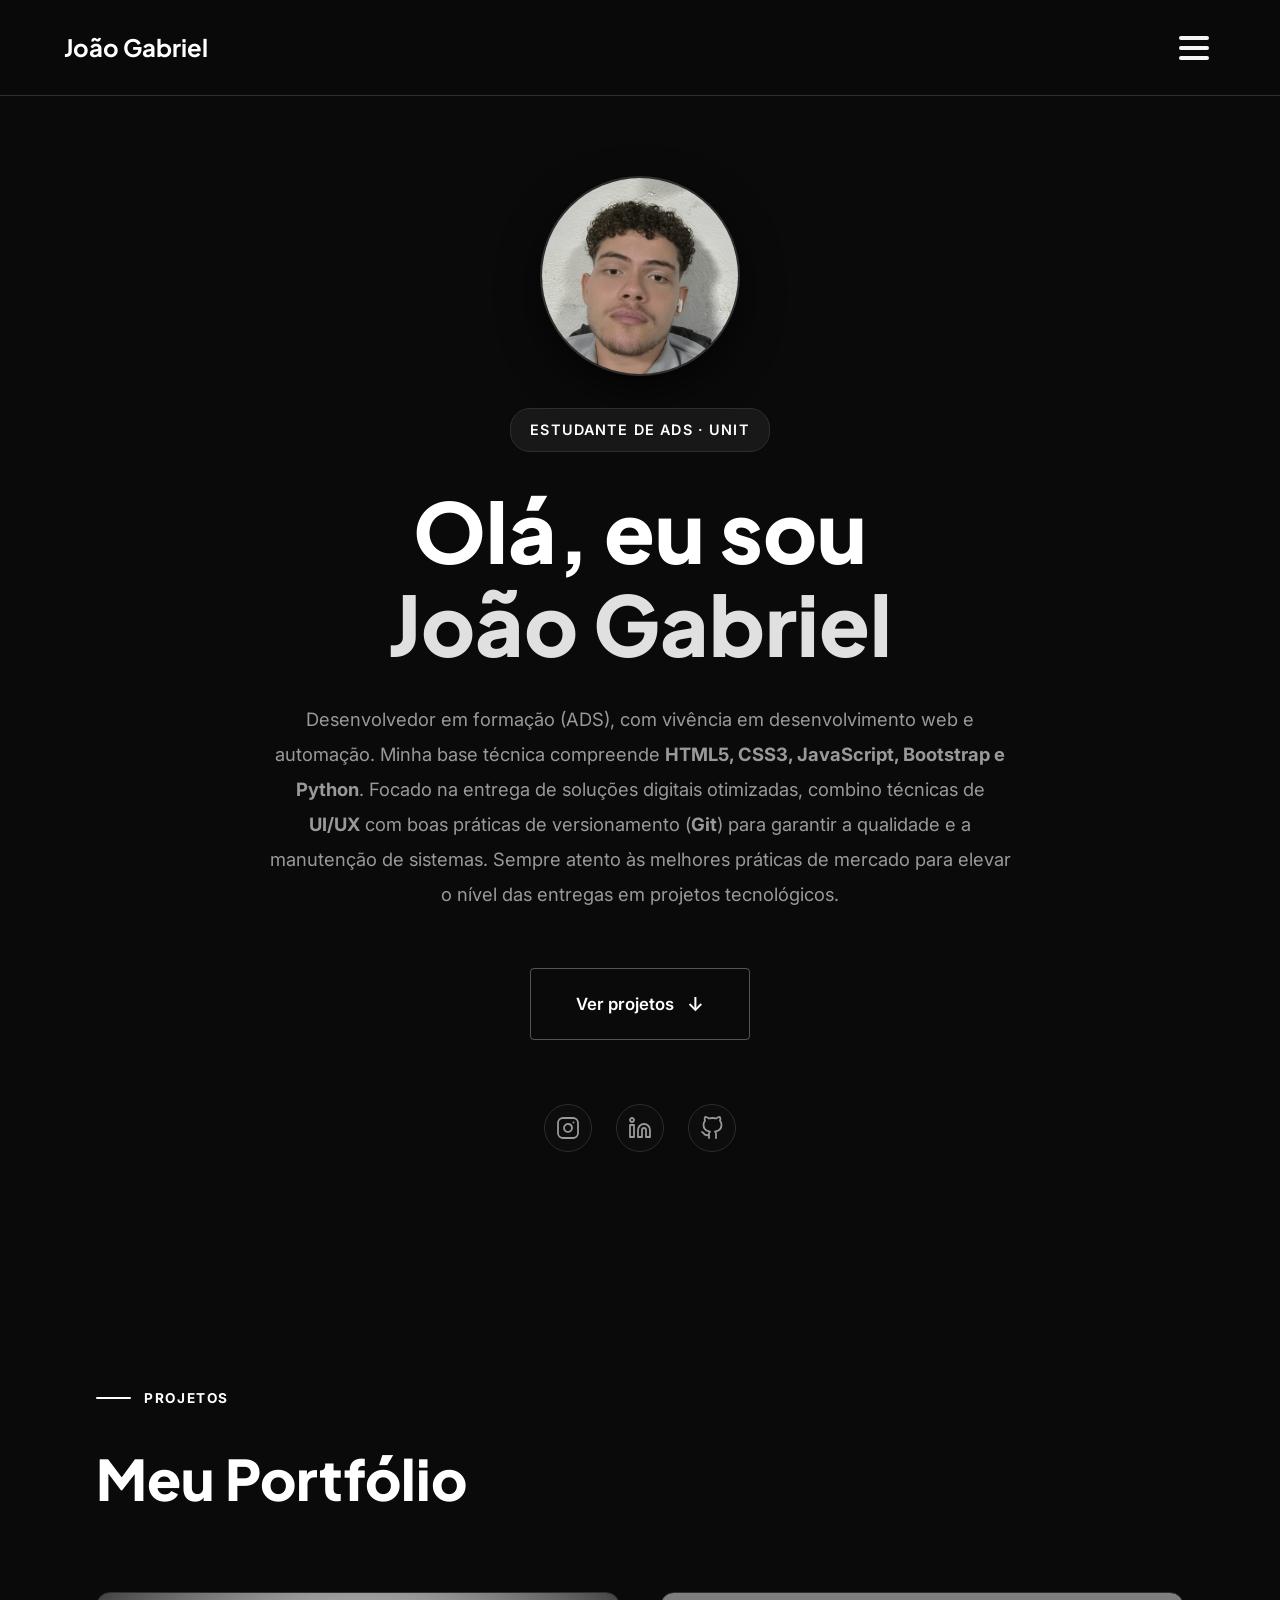
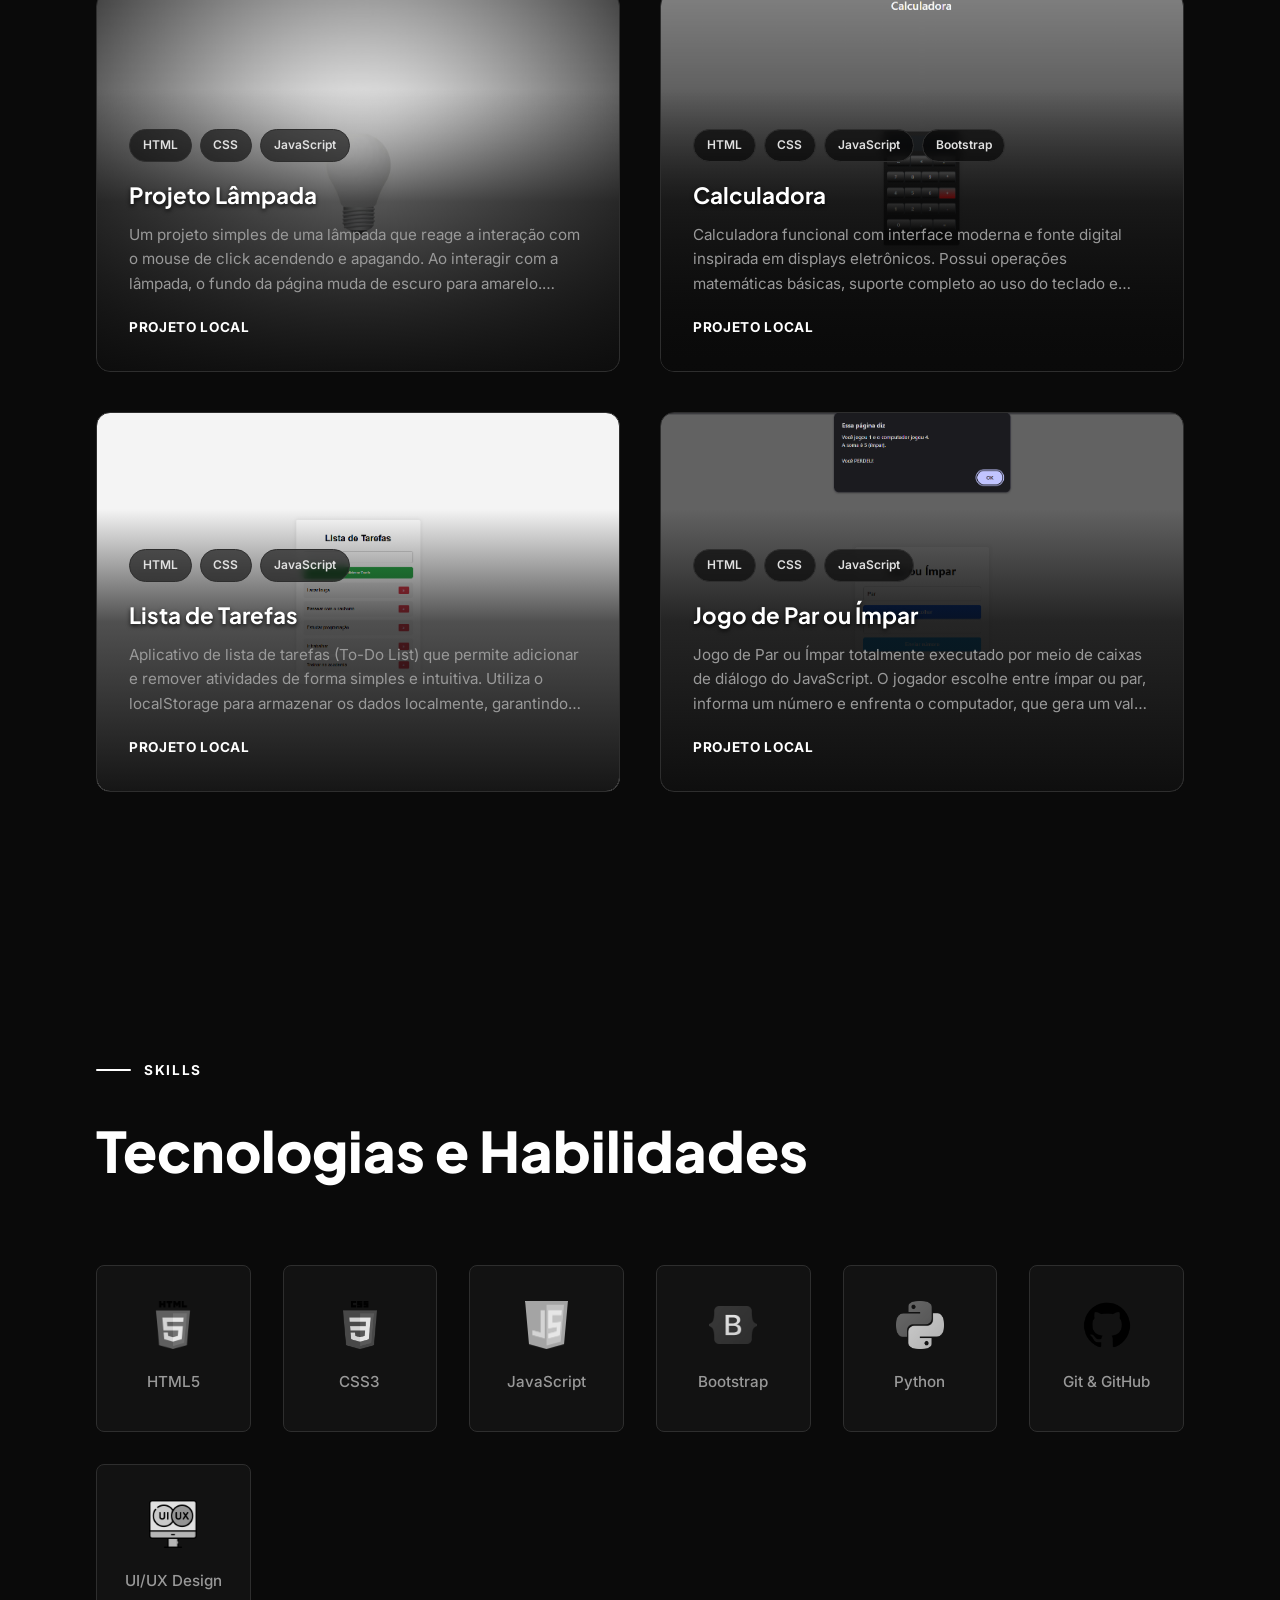
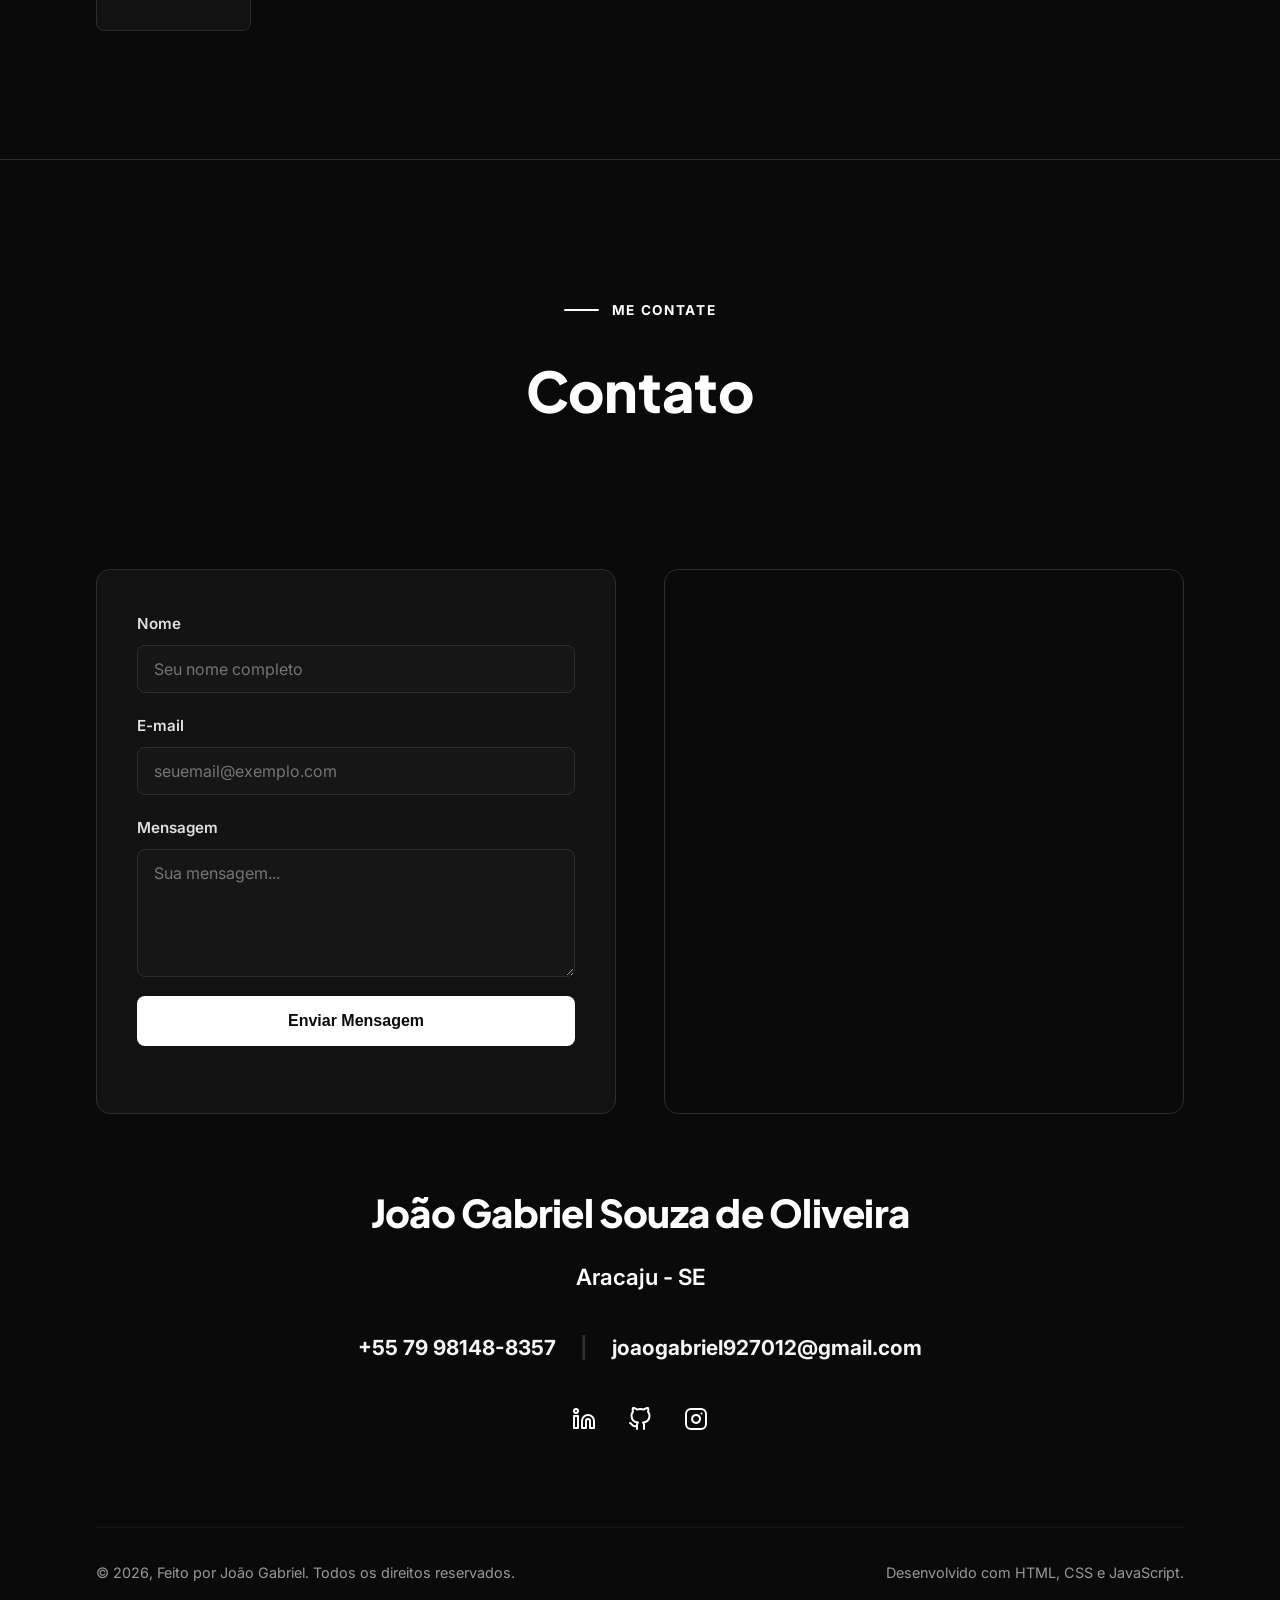
==== index.html @ 35b5ab10 "commit projeto" ====
<!DOCTYPE html>
<html lang="pt-BR">
<head>
  <meta charset="UTF-8">
  <meta name="viewport" content="width=device-width, initial-scale=1.0">
  <title>João Gabriel - Portfólio</title>
  <link rel="preconnect" href="https://fonts.googleapis.com">
  <link rel="preconnect" href="https://fonts.gstatic.com" crossorigin>
  <link href="https://fonts.googleapis.com/css2?family=Plus+Jakarta+Sans:wght@400;500;600;700;800&family=Inter:wght@400;500;600;700&display=swap" rel="stylesheet">
  <link rel="stylesheet" href="styles.css">
</head>
<body>

  <nav>
    <span class="nav-logo">João Gabriel</span>
    <button class="menu-btn" id="menuBtn" aria-label="Abrir menu">
      <svg width="30" height="24" viewBox="0 0 30 24" fill="none" xmlns="http://www.w3.org/2000/svg">
        <rect y="0" width="30" height="4" rx="2" fill="currentColor"/>
        <rect y="10" width="30" height="4" rx="2" fill="currentColor"/>
        <rect y="20" width="30" height="4" rx="2" fill="currentColor"/>
      </svg>
    </button>
  </nav>

  <aside class="sidebar" id="sidebar">
    <div class="sidebar-header">
      <span class="sidebar-logo">JG</span>
      <button class="sidebar-close" id="closeBtn" aria-label="Fechar menu">✕</button>
    </div>
    <nav class="sidebar-nav">
      <ul>
        <li><a href="#sobre" class="sidebar-link active">Sobre</a></li>
        <li><a href="#portfolio" class="sidebar-link">Portfólio</a></li>
        <li><a href="#skills" class="sidebar-link">Skills</a></li>
        <li><a href="#contato" class="sidebar-link">Contato</a></li>
      </ul>
    </nav>
  </aside>

  <section id="sobre">
    <div class="hero-content">
      <div class="hero-avatar">
        <img src="images/joaogabriel.jpeg" alt="João Gabriel">
      </div>

      <span class="hero-tag">Estudante de ADS · UNIT</span>
      <h1>Olá, eu sou<br><span class="name">João Gabriel</span></h1>
      <p class="hero-desc">
        Desenvolvedor em formação (ADS), com vivência em desenvolvimento web e automação. 
        Minha base técnica compreende <strong>HTML5, CSS3, JavaScript, Bootstrap e Python</strong>. 
        Focado na entrega de soluções digitais otimizadas, combino técnicas de <strong>UI/UX</strong> 
        com boas práticas de versionamento (<strong>Git</strong>) para garantir a qualidade 
        e a manutenção de sistemas. Sempre atento às melhores práticas de mercado para elevar 
        o nível das entregas em projetos tecnológicos.
      </p>
      <div class="hero-actions">
        <a href="#portfolio" class="primary-btn">Ver projetos <span>↓</span></a>
      </div>

      <div class="hero-socials">
        <a href="https://instagram.com/joaogabrielso_" class="social-icon" target="_blank" aria-label="Instagram">
          <svg xmlns="http://www.w3.org/2000/svg" width="24" height="24" viewBox="0 0 24 24" fill="none" stroke="currentColor" stroke-width="1.8" stroke-linecap="round" stroke-linejoin="round">
            <rect x="2" y="2" width="20" height="20" rx="5" ry="5"/><path d="M16 11.37A4 4 0 1 1 12.63 8 4 4 0 0 1 16 11.37z"/><line x1="17.5" y1="6.5" x2="17.51" y2="6.5"/>
          </svg>
        </a>
        <a href="https://www.linkedin.com/in/joão-gabriel-souza-de-oliveira-032487228/" class="social-icon" target="_blank" aria-label="LinkedIn">
          <svg xmlns="http://www.w3.org/2000/svg" width="24" height="24" viewBox="0 0 24 24" fill="none" stroke="currentColor" stroke-width="1.8" stroke-linecap="round" stroke-linejoin="round">
            <path d="M16 8a6 6 0 0 1 6 6v7h-4v-7a2 2 0 0 0-2-2 2 2 0 0 0-2 2v7h-4v-7a6 6 0 0 1 6-6z"/><rect x="2" y="9" width="4" height="12"/><circle cx="4" cy="4" r="2"/>
          </svg>
        </a>
        <a href="https://github.com/Kastiewl" class="social-icon" target="_blank" aria-label="GitHub">
          <svg xmlns="http://www.w3.org/2000/svg" width="24" height="24" viewBox="0 0 24 24" fill="none" stroke="currentColor" stroke-width="1.8" stroke-linecap="round" stroke-linejoin="round">
            <path d="M9 19c-5 1.5-5-2.5-7-3m14 6v-3.87a3.37 3.37 0 0 0-.94-2.61c3.14-.35 6.44-1.54 6.44-7A5.44 5.44 0 0 0 20 4.77 5.07 5.07 0 0 0 19.91 1S18.73.65 16 2.48a13.38 13.38 0 0 0-7 0C6.27.65 5.09 1 5.09 1A5.07 5.07 0 0 0 5 4.77a5.44 5.44 0 0 0-1.5 3.78c0 5.42 3.3 6.61 6.44 7A3.37 3.37 0 0 0 9 18.13V22"/>
          </svg>
        </a>
      </div>
    </div>
  </section>

  <section id="portfolio" class="fade-section">
    <p class="section-label">Projetos</p>
    <h2 class="section-title">Meu Portfólio</h2>
    <div class="portfolio-grid">

      <div class="project-card project-lampada">
        <div class="project-overlay-content">
          <div class="project-tags">
            <span class="tag">HTML</span>
            <span class="tag">CSS</span>
            <span class="tag">JavaScript</span>
          </div>
          <h3 class="project-title">Projeto Lâmpada</h3>
          <p class="project-desc">Um projeto simples de uma lâmpada que reage a interação com o mouse de click acendendo e apagando. Ao interagir com a lâmpada, o fundo da página muda de escuro para amarelo. Exploração de manipulação com eventos DOM, manipulação de atributos e troca dinâmica de imagens utilizando o JavaScript.</p>
          <a href="#" class="project-link">Projeto local</a>
        </div>
      </div>

      <div class="project-card project-calculadora">
        <div class="project-overlay-content">
          <div class="project-tags">
            <span class="tag">HTML</span>
            <span class="tag">CSS</span>
            <span class="tag">JavaScript</span>
            <span class="tag">Bootstrap</span>
          </div>
          <h3 class="project-title">Calculadora</h3>
          <p class="project-desc">Calculadora funcional com interface moderna e fonte digital inspirada em displays eletrônicos. Possui operações matemáticas básicas, suporte completo ao uso do teclado e interação por cliques. Desenvolvida com Bootstrap para o layout e JavaScript puro para toda a lógica de funcionamento.</p>
          <a href="#" class="project-link">Projeto local</a>
        </div>
      </div>

      <div class="project-card project-tarefas">
        <div class="project-overlay-content">
          <div class="project-tags">
            <span class="tag">HTML</span>
            <span class="tag">CSS</span>
            <span class="tag">JavaScript</span>
          </div>
          <h3 class="project-title">Lista de Tarefas</h3>
          <p class="project-desc">Aplicativo de lista de tarefas (To-Do List) que permite adicionar e remover atividades de forma simples e intuitiva. Utiliza o localStorage para armazenar os dados localmente, garantindo que as tarefas permaneçam salvas mesmo após o fechamento ou atualização do navegador.</p>
          <a href="#" class="project-link">Projeto local</a>
        </div>
      </div>

      <div class="project-card project-par-impar">
        <div class="project-overlay-content">
          <div class="project-tags">
            <span class="tag">HTML</span>
            <span class="tag">CSS</span>
            <span class="tag">JavaScript</span>
          </div>
          <h3 class="project-title">Jogo de Par ou Ímpar</h3>
          <p class="project-desc">Jogo de Par ou Ímpar totalmente executado por meio de caixas de diálogo do JavaScript. O jogador escolhe entre ímpar ou par, informa um número e enfrenta o computador, que gera um valor aleatório a cada rodada. O projeto explora lógica de programação, validação de dados e geração de números aleatórios.</p>
          <a href="#" class="project-link">Projeto local</a>
        </div>
      </div>

    </div>
  </section>

  <section id="skills" class="fade-section">
    <p class="section-label">Skills</p>
    <h2 class="section-title">Tecnologias e Habilidades</h2>
    <div class="skills-grid">

      <div class="skill-card">
        <img src="images/html5.png" alt="HTML5">
        <span class="skill-card-name">HTML5</span>
      </div>

      <div class="skill-card">
        <img src="images/css3.png" alt="CSS3">
        <span class="skill-card-name">CSS3</span>
      </div>

      <div class="skill-card">
        <img src="images/js.png" alt="JavaScript">
        <span class="skill-card-name">JavaScript</span>
      </div>

      <div class="skill-card">
        <img src="images/bootstrap.png" alt="Bootstrap">
        <span class="skill-card-name">Bootstrap</span>
      </div>

      <div class="skill-card">
        <img src="images/python.png" alt="Python">
        <span class="skill-card-name">Python</span>
      </div>

      <div class="skill-card">
        <img src="images/github.png" alt="Git & GitHub">
        <span class="skill-card-name">Git & GitHub</span>
      </div>

      <div class="skill-card">
        <img src="images/uiuxdesign.png" alt="UI/UX Design">
        <span class="skill-card-name">UI/UX Design</span>
      </div>

    </div>
  </section>

  <footer id="contato" class="fade-section">
    <div class="footer-header">
      <p class="section-label">Me contate</p>
      <h2 class="section-title">Contato</h2>
    </div>

    <div class="contact-container">
      <form class="contact-form" id="contactForm">
        <div class="form-group">
          <label for="formNome">Nome</label>
          <input type="text" id="formNome" placeholder="Seu nome completo">
        </div>
        <div class="form-group">
          <label for="formEmail">E-mail</label>
          <input type="email" id="formEmail" placeholder="seuemail@exemplo.com">
        </div>
        <div class="form-group">
          <label for="formMensagem">Mensagem</label>
          <textarea id="formMensagem" rows="5" placeholder="Sua mensagem..."></textarea>
        </div>
        <button type="submit" class="submit-btn">Enviar Mensagem</button>
        <div class="form-message" id="formMessage"></div>
      </form>

      <div class="contact-map">
        <iframe 
          src="https://www.google.com/maps/embed?pb=!1m18!1m12!1m3!1d62664.31688647065!2d-37.108502598816914!3d-10.992147363945419!2m3!1f0!2f0!3f0!3m2!1i1024!2i768!4f13.1!3m3!1m2!1s0x71ab3a30eb6a7c3%3A0x10348722aa4555f!2sAracaju%20-%20SE!5e0!3m2!1spt-BR!2sbr!4v1717912345678!5m2!1spt-BR!2sbr" 
          width="100%" 
          height="100%" 
          style="border:0;" 
          allowfullscreen="" 
          loading="lazy" 
          referrerpolicy="no-referrer-when-downgrade">
        </iframe>
      </div>
    </div>

    <div class="footer-info-block">
      <h2 class="footer-name">João Gabriel Souza de Oliveira</h2>
      <p class="footer-location">Aracaju - SE</p>
      
      <div class="footer-contact-line">
        <a href="https://wa.me/5579981488357" target="_blank" class="footer-contact-link">+55 79 98148-8357</a>
        <span class="footer-divider">|</span>
        <a href="mailto:joaogabriel927012@gmail.com" class="footer-contact-link">joaogabriel927012@gmail.com</a>
      </div>

      <div class="footer-social-icons">
        <a href="https://www.linkedin.com/in/joão-gabriel-souza-de-oliveira-032487228/" target="_blank" aria-label="LinkedIn">
          <svg xmlns="http://www.w3.org/2000/svg" width="24" height="24" viewBox="0 0 24 24" fill="none" stroke="currentColor" stroke-width="2" stroke-linecap="round" stroke-linejoin="round">
            <path d="M16 8a6 6 0 0 1 6 6v7h-4v-7a2 2 0 0 0-2-2 2 2 0 0 0-2 2v7h-4v-7a6 6 0 0 1 6-6z"/><rect x="2" y="9" width="4" height="12"/><circle cx="4" cy="4" r="2"/>
          </svg>
        </a>
        <a href="https://github.com/Kastiewl" target="_blank" aria-label="GitHub">
          <svg xmlns="http://www.w3.org/2000/svg" width="24" height="24" viewBox="0 0 24 24" fill="none" stroke="currentColor" stroke-width="2" stroke-linecap="round" stroke-linejoin="round">
            <path d="M9 19c-5 1.5-5-2.5-7-3m14 6v-3.87a3.37 3.37 0 0 0-.94-2.61c3.14-.35 6.44-1.54 6.44-7A5.44 5.44 0 0 0 20 4.77 5.07 5.07 0 0 0 19.91 1S18.73.65 16 2.48a13.38 13.38 0 0 0-7 0C6.27.65 5.09 1 5.09 1A5.07 5.07 0 0 0 5 4.77a5.44 5.44 0 0 0-1.5 3.78c0 5.42 3.3 6.61 6.44 7A3.37 3.37 0 0 0 9 18.13V22"/>
          </svg>
        </a>
        <a href="https://instagram.com/joaogabrielso_" target="_blank" aria-label="Instagram">
          <svg xmlns="http://www.w3.org/2000/svg" width="24" height="24" viewBox="0 0 24 24" fill="none" stroke="currentColor" stroke-width="2" stroke-linecap="round" stroke-linejoin="round">
            <rect x="2" y="2" width="20" height="20" rx="5" ry="5"/><path d="M16 11.37A4 4 0 1 1 12.63 8 4 4 0 0 1 16 11.37z"/><line x1="17.5" y1="6.5" x2="17.51" y2="6.5"/>
          </svg>
        </a>
      </div>
    </div>

    <div class="footer-bottom-credits">
      <span class="footer-text">© 2026, Feito por João Gabriel. Todos os direitos reservados.</span>
      <span class="footer-text">Desenvolvido com HTML, CSS e JavaScript.</span>
    </div>
  </footer>

  <script src="script.js"></script>
</body>
</html>
---- styles.css ----
@import url('https://fonts.googleapis.com/css2?family=Plus+Jakarta+Sans:wght@400;500;600;700;800&family=Inter:wght@400;500;600;700&display=swap');

/* ============================================================
   RESET & VARIÁVEIS
   ============================================================ */
*,
*::before,
*::after {
  box-sizing: border-box;
  margin: 0;
  padding: 0;
}

:root {
  --bg: #0a0a0a;
  --bg2: #121212;
  --surface: #161616;
  --surface2: #222222;
  --border: #2e2e2e;
  --white-pure: #ffffff;
  --derivative: #e0e0e0;
  --muted: #999999;
  --text: #f5f5f5;
  --font-title: 'Plus Jakarta Sans', sans-serif;
  --font-body: 'Inter', sans-serif;
  --radius: 14px;
  --radius-sm: 8px;
}

html {
  scroll-behavior: smooth;
}

body {
  background: var(--bg);
  color: var(--text);
  font-family: var(--font-body);
  font-weight: 400;
  line-height: 1.8;
  font-size: 1.15rem;
  overflow-x: hidden;
}

body::before,
body::after {
  content: '';
  position: fixed;
  border-radius: 50%;
  pointer-events: none;
  z-index: 0;
  filter: blur(140px);
  opacity: 0.03;
}

body::before {
  width: 600px;
  height: 600px;
  background: var(--white-pure);
  top: -150px;
  left: -150px;
}

body::after {
  width: 500px;
  height: 500px;
  background: var(--derivative);
  bottom: -100px;
  right: -100px;
}

/* ============================================================
   NAV
   ============================================================ */
nav {
  position: fixed;
  top: 0;
  left: 0;
  right: 0;
  z-index: 100;
  padding: 1.6rem 4rem;
  display: flex;
  justify-content: space-between;
  align-items: center;
  background: rgba(10, 10, 10, 0.85);
  backdrop-filter: blur(20px);
  border-bottom: 1px solid var(--border);
}

.nav-logo {
  font-family: var(--font-title);
  font-size: 1.5rem;
  font-weight: 700;
  color: var(--white-pure);
}

.nav-list {
  display: flex;
  gap: 2.5rem;
  list-style: none;
}

.nav-list a {
  font-size: 1.05rem;
  font-weight: 500;
  color: var(--muted);
  text-decoration: none;
  padding: 0.4rem 1rem;
  border-radius: 20px;
  transition: color 0.25s, background 0.25s;
}

.nav-list a:hover {
  color: var(--white-pure);
  background: rgba(255, 255, 255, 0.05);
}

/* ============================================================
   HERO / #sobre
   ============================================================ */
#sobre {
  min-height: 100vh;
  display: flex;
  flex-direction: column;
  align-items: center;
  justify-content: center;
  text-align: center;
  padding: 11rem 4rem 6rem;
  position: relative;
  z-index: 1;
  background: var(--bg);
  width: 100%;
}

.hero-content {
  display: flex;
  flex-direction: column;
  align-items: center;
  justify-content: center;
  max-width: 900px;
  width: 100%;
}

.hero-avatar {
  width: 200px;
  height: 200px;
  border-radius: 50%;
  overflow: hidden;
  border: 2px solid var(--border);
  margin-bottom: 2rem;
  display: flex;
  align-items: center;
  justify-content: center;
  box-shadow: 0 16px 40px rgba(0, 0, 0, 0.6);
  background: var(--bg2);
}

.hero-avatar img {
  width: 100%;
  height: 100%;
  object-fit: cover;
}

.hero-tag {
  display: inline-flex;
  align-items: center;
  gap: 0.6rem;
  font-size: 0.9rem;
  font-weight: 600;
  letter-spacing: 0.08em;
  text-transform: uppercase;
  color: var(--white-pure);
  background: rgba(255, 255, 255, 0.06);
  border: 1px solid var(--border);
  padding: 0.5rem 1.2rem;
  border-radius: 20px;
  margin-bottom: 2rem;
}

#sobre h1 {
  font-family: var(--font-title);
  font-size: clamp(3.5rem, 6.5vw, 5.8rem);
  font-weight: 800;
  line-height: 1.12;
  margin-bottom: 2rem;
  color: var(--white-pure);
}

#sobre h1 .name {
  display: inline;
  color: var(--derivative);
}

.hero-desc {
  color: var(--muted);
  font-size: 1.15rem;
  max-width: 62ch;
  line-height: 1.9;
  margin-bottom: 3.5rem;
  text-align: center;
}

.hero-actions {
  display: flex;
  justify-content: center;
  width: 100%;
  margin-bottom: 4rem;
}

.primary-btn {
  display: inline-flex;
  align-items: center;
  gap: 0.8rem;
  padding: 1.1rem 2.8rem;
  background: transparent;
  color: var(--white-pure);
  font-family: var(--font-body);
  font-size: 1.05rem;
  font-weight: 600;
  text-decoration: none;
  border-radius: 4px;
  border: 1px solid rgba(255, 255, 255, 0.3);
  cursor: pointer;
  transition: all 0.3s ease;
}

.primary-btn:hover {
  background: var(--white-pure);
  color: var(--bg);
  border-color: var(--white-pure);
  transform: translateY(-2px);
}

.primary-btn span {
  display: inline-block;
  font-size: 1.2rem;
  transition: transform 0.3s;
}

.primary-btn:hover span {
  transform: translateY(2px);
}

.hero-socials {
  display: flex;
  align-items: center;
  justify-content: center;
  gap: 1.5rem;
}

.social-icon {
  display: flex;
  align-items: center;
  justify-content: center;
  width: 48px;
  height: 48px;
  border-radius: 50%;
  border: 1px solid var(--border);
  color: var(--muted);
  background: rgba(18, 18, 18, 0.4);
  text-decoration: none;
  backdrop-filter: blur(4px);
  transition: all 0.3s ease;
}

.social-icon:hover {
  color: var(--white-pure);
  border-color: var(--white-pure);
  background: rgba(255, 255, 255, 0.05);
  transform: translateY(-3px);
}

/* ============================================================
   SEÇÕES GENÉRICAS
   ============================================================ */
section:not(#sobre) {
  padding: 8rem 6rem;
  position: relative;
  z-index: 1;
  max-width: 1400px;
  margin: 0 auto;
}

.section-label {
  display: inline-flex;
  align-items: center;
  gap: 0.8rem;
  font-size: 0.85rem;
  font-weight: 700;
  letter-spacing: 0.12em;
  text-transform: uppercase;
  color: var(--white-pure);
  margin-bottom: 1.1rem;
}

.section-label::before {
  content: '';
  display: block;
  width: 2.2rem;
  height: 2px;
  background: var(--white-pure);
  border-radius: 2px;
}

.section-title {
  font-family: var(--font-title);
  font-size: clamp(2.5rem, 4.5vw, 3.5rem);
  font-weight: 800;
  color: var(--white-pure);
  margin-bottom: 4rem;
}

/* ============================================================
   PORTFÓLIO / #portfolio
   ============================================================ */
.portfolio-grid {
  display: grid;
  grid-template-columns: 1fr 1fr;
  gap: 2.5rem;
}

.project-card {
  position: relative;
  border: 1px solid var(--border);
  border-radius: var(--radius);
  height: 380px;
  overflow: hidden;
  background-size: cover;
  background-position: center;
  background-repeat: no-repeat;
  transition: transform 0.3s cubic-bezier(0.25, 1, 0.5, 1), border-color 0.3s;
}

.project-lampada { background-image: url('images/lamp_project.jpg'); }
.project-calculadora { background-image: url('images/calc_project.png'); }
.project-tarefas { background-image: url('images/todolist_project.png'); }
.project-par-impar { background-image: url('images/parouimpar_project.png'); }

.project-overlay-content {
  position: absolute;
  bottom: 0;
  left: 0;
  right: 0;
  padding: 2.5rem 2rem 2rem;
  background: linear-gradient(to top, rgba(10, 10, 10, 0.95) 0%, rgba(10, 10, 10, 0.7) 60%, rgba(10, 10, 10, 0) 100%);
  display: flex;
  flex-direction: column;
  align-items: flex-start;
  transform: translateY(0);
  transition: transform 0.3s cubic-bezier(0.25, 1, 0.5, 1);
}

.project-card:hover {
  transform: translateY(-8px);
  border-color: rgba(255, 255, 255, 0.4);
}

.project-tags {
  display: flex;
  flex-wrap: wrap;
  gap: 0.5rem;
  margin-bottom: 0.8rem;
}

.tag {
  font-size: 0.75rem;
  font-weight: 600;
  padding: 0.3rem 0.8rem;
  border-radius: 20px;
  background: rgba(0, 0, 0, 0.6);
  color: var(--derivative);
  border: 1px solid var(--border);
  backdrop-filter: blur(4px);
}

.project-title {
  font-family: var(--font-title);
  font-size: 1.4rem;
  font-weight: 700;
  color: var(--white-pure);
  margin-bottom: 0.5rem;
  text-shadow: 0 2px 4px rgba(0, 0, 0, 0.8);
}

.project-desc {
  font-size: 0.95rem;
  color: var(--muted);
  line-height: 1.6;
  margin-bottom: 1.2rem;
  display: -webkit-box;
  -webkit-line-clamp: 3;
  line-clamp: 3;
  -webkit-box-orient: vertical;
  overflow: hidden;
}

.project-link {
  font-size: 0.85rem;
  font-weight: 700;
  color: var(--white-pure);
  text-decoration: none;
  text-transform: uppercase;
  letter-spacing: 0.05em;
  display: inline-flex;
  align-items: center;
  transition: opacity 0.2s;
}

.project-link:hover {
  opacity: 0.8;
}

/* ============================================================
   SKILLS / #skills
   ============================================================ */
.skills-grid {
  display: grid;
  grid-template-columns: repeat(auto-fill, minmax(150px, 1fr));
  gap: 2rem;
  width: 100%;
  max-width: 1200px;
  margin: 0 auto;
}

.skill-card {
  background: var(--bg2);
  border: 1px solid var(--border);
  border-radius: var(--radius-sm);
  padding: 2.2rem 1.5rem;
  display: flex;
  flex-direction: column;
  align-items: center;
  justify-content: center;
  gap: 1.2rem;
  transition: all 0.3s cubic-bezier(0.25, 1, 0.5, 1);
}

.skill-card:hover {
  border-color: rgba(255, 255, 255, 0.3);
  background: var(--surface);
  transform: translateY(-5px);
}

.skill-card img {
  width: 48px;
  height: 48px;
  object-fit: contain;
  filter: grayscale(1) brightness(0.9);
  transition: filter 0.3s ease, transform 0.3s ease;
}

.skill-card:hover img {
  filter: grayscale(0) brightness(1);
  transform: scale(1.08);
}

.skill-card-name {
  font-family: var(--font-body);
  font-size: 0.95rem;
  font-weight: 500;
  color: var(--muted);
  text-align: center;
  transition: color 0.3s ease;
}

.skill-card:hover .skill-card-name {
  color: var(--white-pure);
}

/* ============================================================
   CONTAINER DE CONTATO
   ============================================================ */
.contact-container {
  display: grid;
  grid-template-columns: 1fr 1fr;
  gap: 3rem;
  width: 100%;
  max-width: 1200px;
  margin-bottom: 4rem;
}

.contact-form {
  display: flex;
  flex-direction: column;
  gap: 1.2rem;
  background: var(--bg2);
  padding: 2.5rem;
  border-radius: var(--radius);
  border: 1px solid var(--border);
}

.form-group {
  display: flex;
  flex-direction: column;
  gap: 0.5rem;
}

.form-group label {
  font-size: 0.95rem;
  font-weight: 600;
  color: var(--derivative);
}

.form-group input,
.form-group textarea {
  background: var(--surface);
  border: 1px solid var(--border);
  border-radius: var(--radius-sm);
  padding: 0.8rem 1rem;
  color: var(--text);
  font-family: var(--font-body);
  font-size: 1rem;
  outline: none;
  transition: border-color 0.2s;
}

.form-group input:focus,
.form-group textarea:focus {
  border-color: var(--white-pure);
}

.submit-btn {
  background: var(--white-pure);
  color: var(--bg);
  border: none;
  padding: 1rem;
  border-radius: var(--radius-sm);
  font-weight: 700;
  font-size: 1rem;
  cursor: pointer;
  transition: opacity 0.2s;
}

.submit-btn:hover {
  opacity: 0.9;
}

.form-message {
  font-size: 0.95rem;
  font-weight: 600;
  margin-top: 0.5rem;
}

.form-message.success { color: #4caf50; }
.form-message.error { color: #f44336; }

.contact-map {
  width: 100%;
  height: 100%;
  min-height: 350px;
  border-radius: var(--radius);
  overflow: hidden;
  border: 1px solid var(--border);
}

/* ============================================================
   FOOTER INFO
   ============================================================ */
footer {
  padding: 8rem 6rem 4rem;
  border-top: 1px solid var(--border);
  display: flex;
  flex-direction: column;
  align-items: center;
  max-width: 1400px;
  margin: 0 auto;
  position: relative;
  z-index: 1;
}

.footer-header {
  text-align: center;
  margin-bottom: 4rem;
}

.footer-info-block {
  display: flex;
  flex-direction: column;
  align-items: center;
  text-align: center;
  width: 100%;
  margin-bottom: 4rem;
}

.footer-name {
  font-family: var(--font-title);
  font-size: 2.4rem;
  font-weight: 800;
  color: var(--white-pure);
  margin-bottom: 0.6rem;
  letter-spacing: -0.02em;
}

.footer-location {
  font-size: 1.4rem;
  color: var(--white-pure);
  margin-bottom: 2rem;
  font-weight: 600;
}

.footer-contact-line {
  display: flex;
  align-items: center;
  justify-content: center;
  flex-wrap: wrap;
  gap: 1.5rem;
  font-size: 1.3rem;
  font-weight: 700;
  margin-bottom: 2.5rem;
}

.footer-contact-link {
  color: var(--text);
  text-decoration: none;
  transition: color 0.2s;
}

.footer-contact-link:hover {
  color: var(--white-pure);
}

.footer-divider {
  color: var(--border);
}

.footer-social-icons {
  display: flex;
  align-items: center;
  justify-content: center;
  gap: 2rem;
}

.footer-social-icons a {
  color: var(--white-pure);
  transition: opacity 0.2s, transform 0.2s;
  display: inline-flex;
  align-items: center;
  justify-content: center;
}

.footer-social-icons a:hover {
  opacity: 0.6;
  transform: translateY(-3px);
}

.footer-bottom-credits {
  width: 100%;
  display: flex;
  justify-content: space-between;
  align-items: center;
  flex-wrap: wrap;
  gap: 1rem;
  padding-top: 2rem;
  border-top: 1px solid rgba(255, 255, 255, 0.05);
  font-size: 0.9rem;
  color: var(--muted);
  margin-top: 2rem;
}

.footer-text {
  line-height: 1.8;
}

/* ============================================================
   INTERAÇÕES & COMPONENTES SECUNDÁRIOS
   ============================================================ */
.menu-btn {
  display: flex;
  flex-direction: column;
  justify-content: center;
  align-items: center;
  width: 44px;
  height: 44px;
  background: none;
  border: none;
  cursor: pointer;
  z-index: 210;
  color: var(--text);
  transition: color 0.2s linear;
}

.menu-btn:hover {
  color: var(--white-pure);
}

.sidebar {
  position: fixed;
  top: 5.8rem;
  right: 4rem;
  z-index: 200;
  width: 260px;
  background: rgba(18, 18, 18, 0.95);
  backdrop-filter: blur(20px);
  border: 1px solid var(--border);
  border-radius: var(--radius);
  padding: 2rem;
  display: flex;
  flex-direction: column;
  gap: 2rem;
  
  opacity: 0;
  visibility: hidden;
  transform: translateY(-10px);
  transition: transform 0.25s linear, opacity 0.25s linear, visibility 0.25s linear;
}

.sidebar.open {
  opacity: 1;
  visibility: visible;
  transform: translateY(0);
}

.sidebar-header {
  display: flex;
  align-items: center;
  justify-content: space-between;
}

.sidebar-logo {
  font-family: var(--font-title);
  font-size: 1.5rem;
  font-weight: 800;
  color: var(--white-pure);
}

.sidebar-close {
  background: none;
  border: none;
  color: var(--muted);
  font-size: 1.3rem;
  cursor: pointer;
}

.sidebar-link {
  display: block;
  font-family: var(--font-title);
  font-size: 1.2rem;
  font-weight: 700;
  color: var(--muted);
  text-decoration: none;
  padding: 0.6rem 0;
  transition: color 0.2s, padding-left 0.2s;
}

.sidebar-link:hover,
.sidebar-link.active {
  color: var(--white-pure);
  padding-left: 0.4rem;
}

/* ============================================================
   FADE ON SCROLL
   ============================================================ */
.fade-section {
  opacity: 0;
  transform: translateY(40px);
  transition: opacity 1.4s cubic-bezier(0.25, 1, 0.5, 1),
              transform 1.4s cubic-bezier(0.25, 1, 0.5, 1);
}

.fade-section.visible {
  opacity: 1;
  transform: translateY(0);
}

/* ============================================================
   RESPONSIVIDADE
   ============================================================ */
@media (max-width: 1024px) {
  #sobre {
    padding: 10rem 2rem 6rem;
  }
  #sobre h1 {
    font-size: clamp(2.8rem, 7vw, 4.2rem);
  }
  .hero-desc {
    font-size: 1.05rem;
    margin-bottom: 2.5rem;
  }
  section:not(#sobre) {
    padding: 5rem 3rem;
  }
  .portfolio-grid,
  .skills-grid,
  .contact-container {
    grid-template-columns: 1fr;
  }
  .project-card {
    height: 320px;
  }
  footer {
    padding: 5rem 3rem 3rem;
  }
}

@media (max-width: 900px) {
  nav {
    padding: 1.2rem 2rem;
  }
  .sidebar {
    top: 4.8rem;
    right: 2rem;
  }
  .footer-bottom-credits {
    flex-direction: column;
    text-align: center;
    gap: 0.8rem;
  }
}

@media (max-width: 600px) {
  nav {
    padding: 1rem;
  }
}
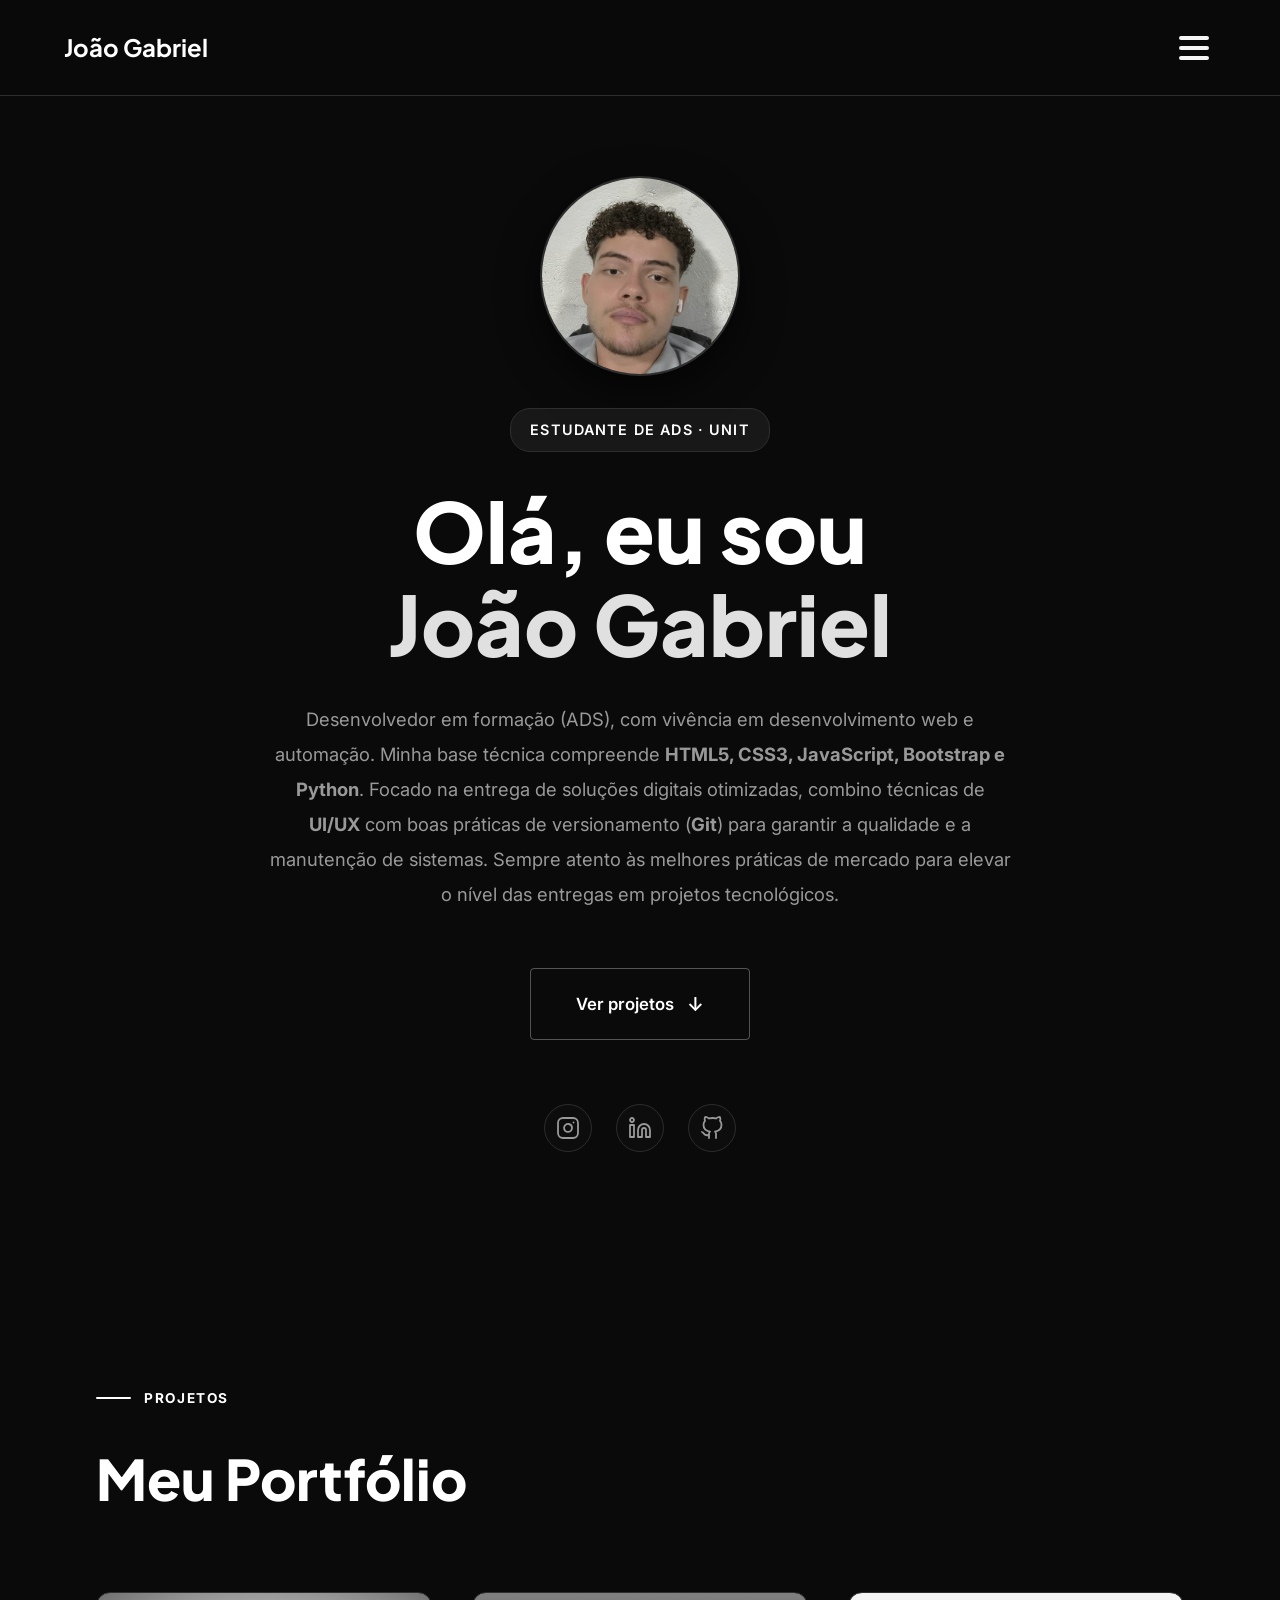
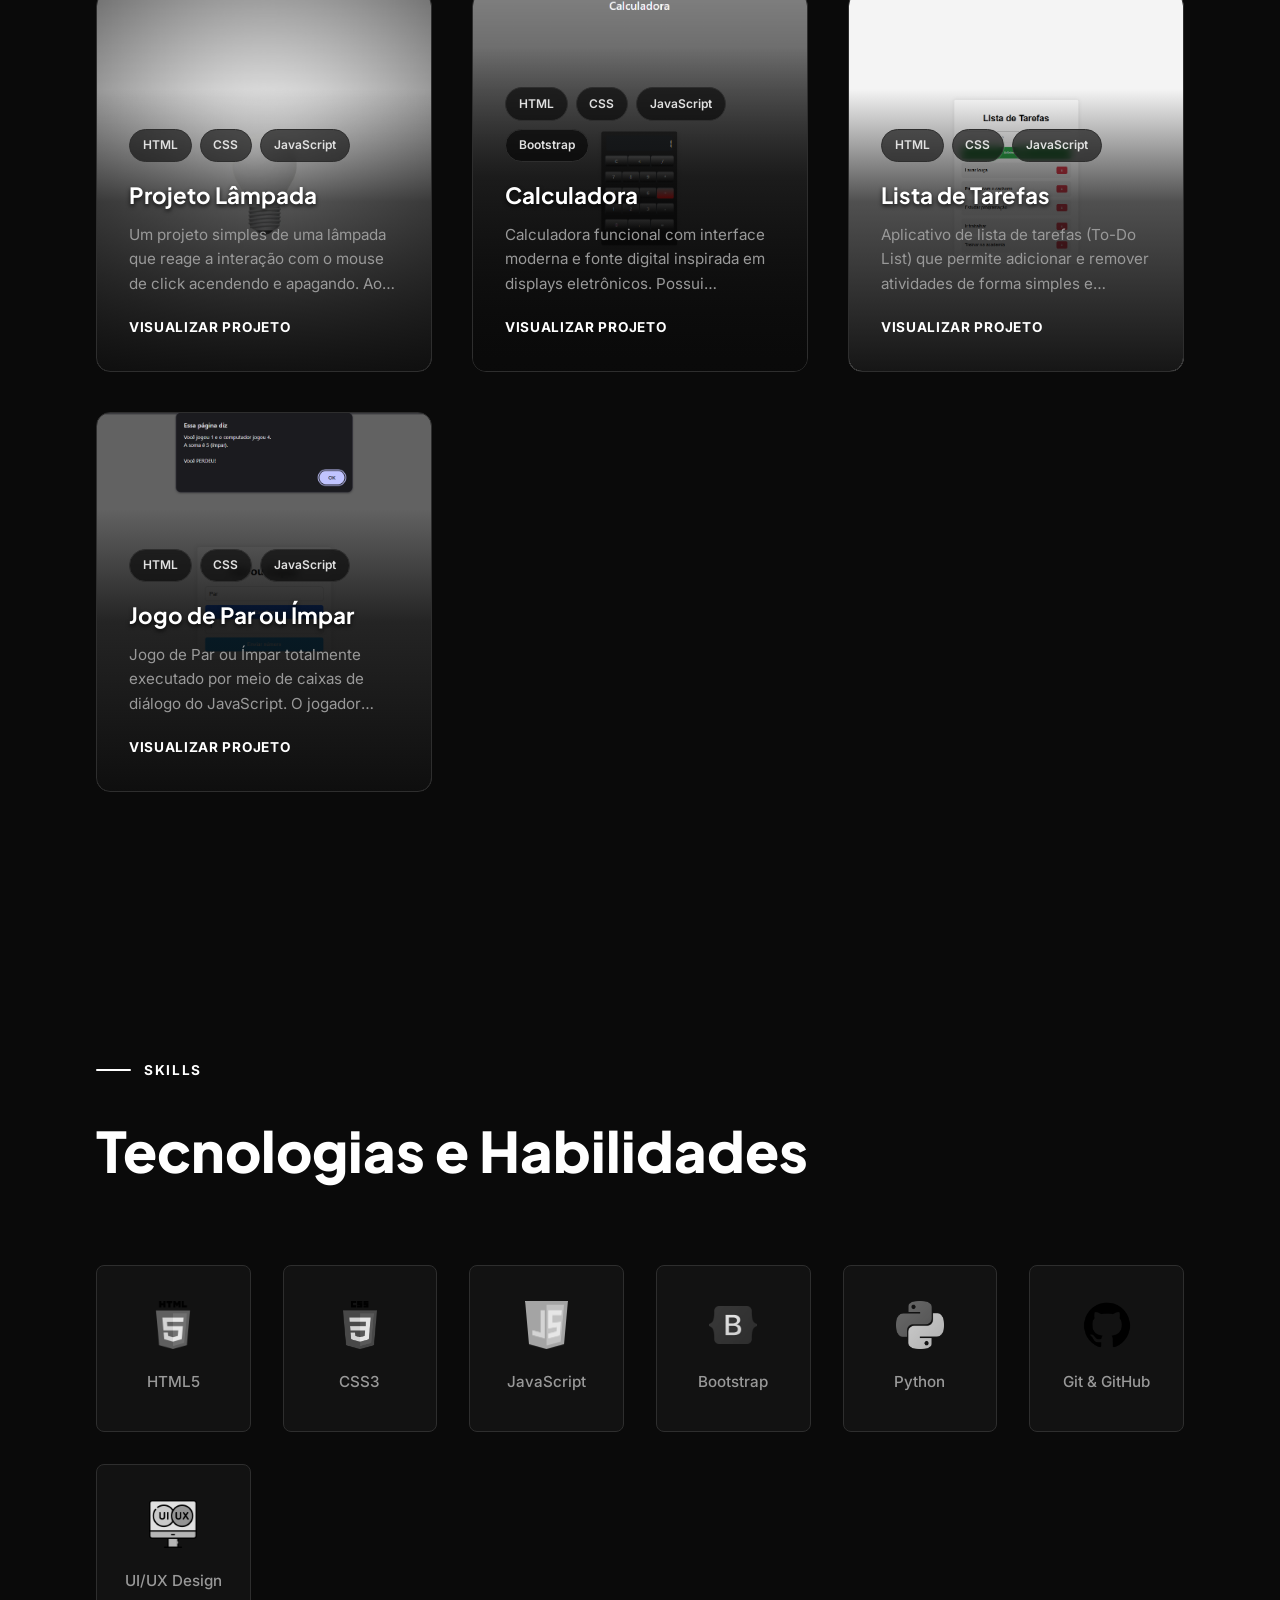
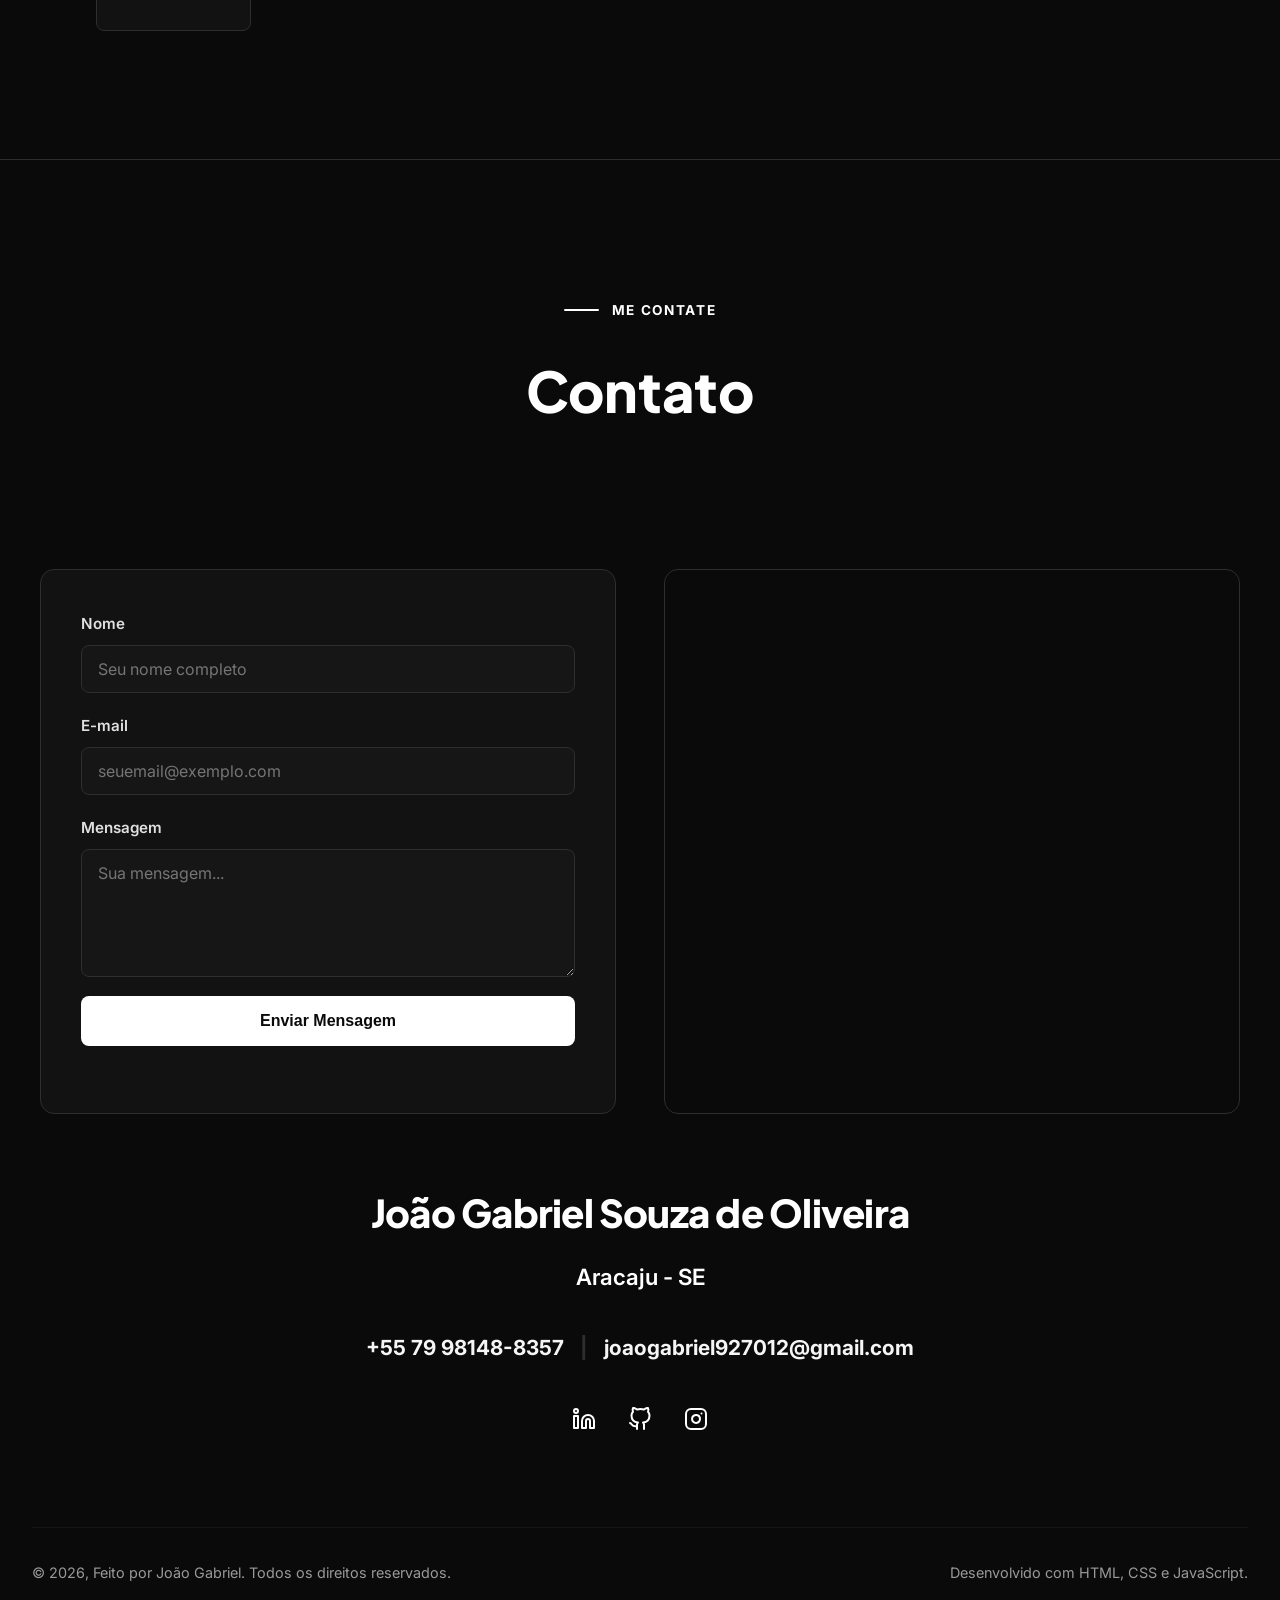
==== commit 0e9484ad: "projetos linkados e design responsivo." ====
--- a/index.html
+++ b/index.html
@@ -91,7 +91,7 @@
           </div>
           <h3 class="project-title">Projeto Lâmpada</h3>
           <p class="project-desc">Um projeto simples de uma lâmpada que reage a interação com o mouse de click acendendo e apagando. Ao interagir com a lâmpada, o fundo da página muda de escuro para amarelo. Exploração de manipulação com eventos DOM, manipulação de atributos e troca dinâmica de imagens utilizando o JavaScript.</p>
-          <a href="#" class="project-link">Projeto local</a>
+          <a href="projects/projetolampada/index.html" target="_blank" class="project-link">Visualizar Projeto</a>
         </div>
       </div>
 
@@ -105,7 +105,7 @@
           </div>
           <h3 class="project-title">Calculadora</h3>
           <p class="project-desc">Calculadora funcional com interface moderna e fonte digital inspirada em displays eletrônicos. Possui operações matemáticas básicas, suporte completo ao uso do teclado e interação por cliques. Desenvolvida com Bootstrap para o layout e JavaScript puro para toda a lógica de funcionamento.</p>
-          <a href="#" class="project-link">Projeto local</a>
+          <a href="projects/projetocalculadora/index.html" target="_blank" class="project-link">Visualizar Projeto</a>
         </div>
       </div>
 
@@ -118,7 +118,7 @@
           </div>
           <h3 class="project-title">Lista de Tarefas</h3>
           <p class="project-desc">Aplicativo de lista de tarefas (To-Do List) que permite adicionar e remover atividades de forma simples e intuitiva. Utiliza o localStorage para armazenar os dados localmente, garantindo que as tarefas permaneçam salvas mesmo após o fechamento ou atualização do navegador.</p>
-          <a href="#" class="project-link">Projeto local</a>
+          <a href="projects/projetolistadetarefas/index.html" target="_blank" class="project-link">Visualizar Projeto</a>
         </div>
       </div>
 
@@ -131,7 +131,7 @@
           </div>
           <h3 class="project-title">Jogo de Par ou Ímpar</h3>
           <p class="project-desc">Jogo de Par ou Ímpar totalmente executado por meio de caixas de diálogo do JavaScript. O jogador escolhe entre ímpar ou par, informa um número e enfrenta o computador, que gera um valor aleatório a cada rodada. O projeto explora lógica de programação, validação de dados e geração de números aleatórios.</p>
-          <a href="#" class="project-link">Projeto local</a>
+          <a href="projects/projetoparouimpar/index.html" target="_blank" class="project-link">Visualizar Projeto</a>
         </div>
       </div>
 
@@ -207,7 +207,7 @@
 
       <div class="contact-map">
         <iframe 
-          src="https://www.google.com/maps/embed?pb=!1m18!1m12!1m3!1d62664.31688647065!2d-37.108502598816914!3d-10.992147363945419!2m3!1f0!2f0!3f0!3m2!1i1024!2i768!4f13.1!3m3!1m2!1s0x71ab3a30eb6a7c3%3A0x10348722aa4555f!2sAracaju%20-%20SE!5e0!3m2!1spt-BR!2sbr!4v1717912345678!5m2!1spt-BR!2sbr" 
+          src="https://www.google.com/maps/embed?pb=!1m18!1m12!1m13!1m3!1d125345.92484968858!2d-37.140733560275815!3d-10.959223709675276!2m3!1f0!2f0!3f0!3m2!1i1024!2i768!4f13.1!3m3!1m2!1s0x71ab30f4ecaa9db%3A0xc348b6e6807f79c2!2sAracaju%20-%20SE!5e0!3m2!1spt-BR!2sbr!4v1718012345678!5m2!1spt-BR!2sbr" 
           width="100%" 
           height="100%" 
           style="border:0;" 
--- a/styles.css
+++ b/styles.css
@@ -93,27 +93,6 @@
   color: var(--white-pure);
 }
 
-.nav-list {
-  display: flex;
-  gap: 2.5rem;
-  list-style: none;
-}
-
-.nav-list a {
-  font-size: 1.05rem;
-  font-weight: 500;
-  color: var(--muted);
-  text-decoration: none;
-  padding: 0.4rem 1rem;
-  border-radius: 20px;
-  transition: color 0.25s, background 0.25s;
-}
-
-.nav-list a:hover {
-  color: var(--white-pure);
-  background: rgba(255, 255, 255, 0.05);
-}
-
 /* ============================================================
    HERO / #sobre
    ============================================================ */
@@ -124,7 +103,7 @@
   align-items: center;
   justify-content: center;
   text-align: center;
-  padding: 11rem 4rem 6rem;
+  padding: 11rem 2rem 6rem;
   position: relative;
   z-index: 1;
   background: var(--bg);
@@ -178,7 +157,7 @@
 
 #sobre h1 {
   font-family: var(--font-title);
-  font-size: clamp(3.5rem, 6.5vw, 5.8rem);
+  font-size: clamp(2.5rem, 6.5vw, 5.8rem);
   font-weight: 800;
   line-height: 1.12;
   margin-bottom: 2rem;
@@ -303,7 +282,7 @@
 
 .section-title {
   font-family: var(--font-title);
-  font-size: clamp(2.5rem, 4.5vw, 3.5rem);
+  font-size: clamp(2.2rem, 4.5vw, 3.5rem);
   font-weight: 800;
   color: var(--white-pure);
   margin-bottom: 4rem;
@@ -314,7 +293,7 @@
    ============================================================ */
 .portfolio-grid {
   display: grid;
-  grid-template-columns: 1fr 1fr;
+  grid-template-columns: repeat(auto-fit, minmax(300px, 1fr));
   gap: 2.5rem;
 }
 
@@ -414,7 +393,7 @@
    ============================================================ */
 .skills-grid {
   display: grid;
-  grid-template-columns: repeat(auto-fill, minmax(150px, 1fr));
+  grid-template-columns: repeat(auto-fit, minmax(130px, 1fr));
   gap: 2rem;
   width: 100%;
   max-width: 1200px;
@@ -471,7 +450,7 @@
    ============================================================ */
 .contact-container {
   display: grid;
-  grid-template-columns: 1fr 1fr;
+  grid-template-columns: repeat(auto-fit, minmax(280px, 1fr));
   gap: 3rem;
   width: 100%;
   max-width: 1200px;
@@ -556,7 +535,7 @@
    FOOTER INFO
    ============================================================ */
 footer {
-  padding: 8rem 6rem 4rem;
+  padding: 8rem 2rem 4rem;
   border-top: 1px solid var(--border);
   display: flex;
   flex-direction: column;
@@ -583,7 +562,7 @@
 
 .footer-name {
   font-family: var(--font-title);
-  font-size: 2.4rem;
+  font-size: clamp(1.8rem, 4vw, 2.4rem);
   font-weight: 800;
   color: var(--white-pure);
   margin-bottom: 0.6rem;
@@ -602,8 +581,8 @@
   align-items: center;
   justify-content: center;
   flex-wrap: wrap;
-  gap: 1.5rem;
-  font-size: 1.3rem;
+  gap: 1rem;
+  font-size: clamp(1rem, 3vw, 1.3rem);
   font-weight: 700;
   margin-bottom: 2.5rem;
 }
@@ -763,32 +742,11 @@
 }
 
 /* ============================================================
-   RESPONSIVIDADE
+   MEDIA QUERIES DE AJUSTE ADICIONAL
    ============================================================ */
 @media (max-width: 1024px) {
-  #sobre {
-    padding: 10rem 2rem 6rem;
-  }
-  #sobre h1 {
-    font-size: clamp(2.8rem, 7vw, 4.2rem);
-  }
-  .hero-desc {
-    font-size: 1.05rem;
-    margin-bottom: 2.5rem;
-  }
   section:not(#sobre) {
-    padding: 5rem 3rem;
-  }
-  .portfolio-grid,
-  .skills-grid,
-  .contact-container {
-    grid-template-columns: 1fr;
-  }
-  .project-card {
-    height: 320px;
-  }
-  footer {
-    padding: 5rem 3rem 3rem;
+    padding: 6rem 3rem;
   }
 }
 
@@ -811,4 +769,7 @@
   nav {
     padding: 1rem;
   }
+  section:not(#sobre) {
+    padding: 5rem 1.5rem;
+  }
 }
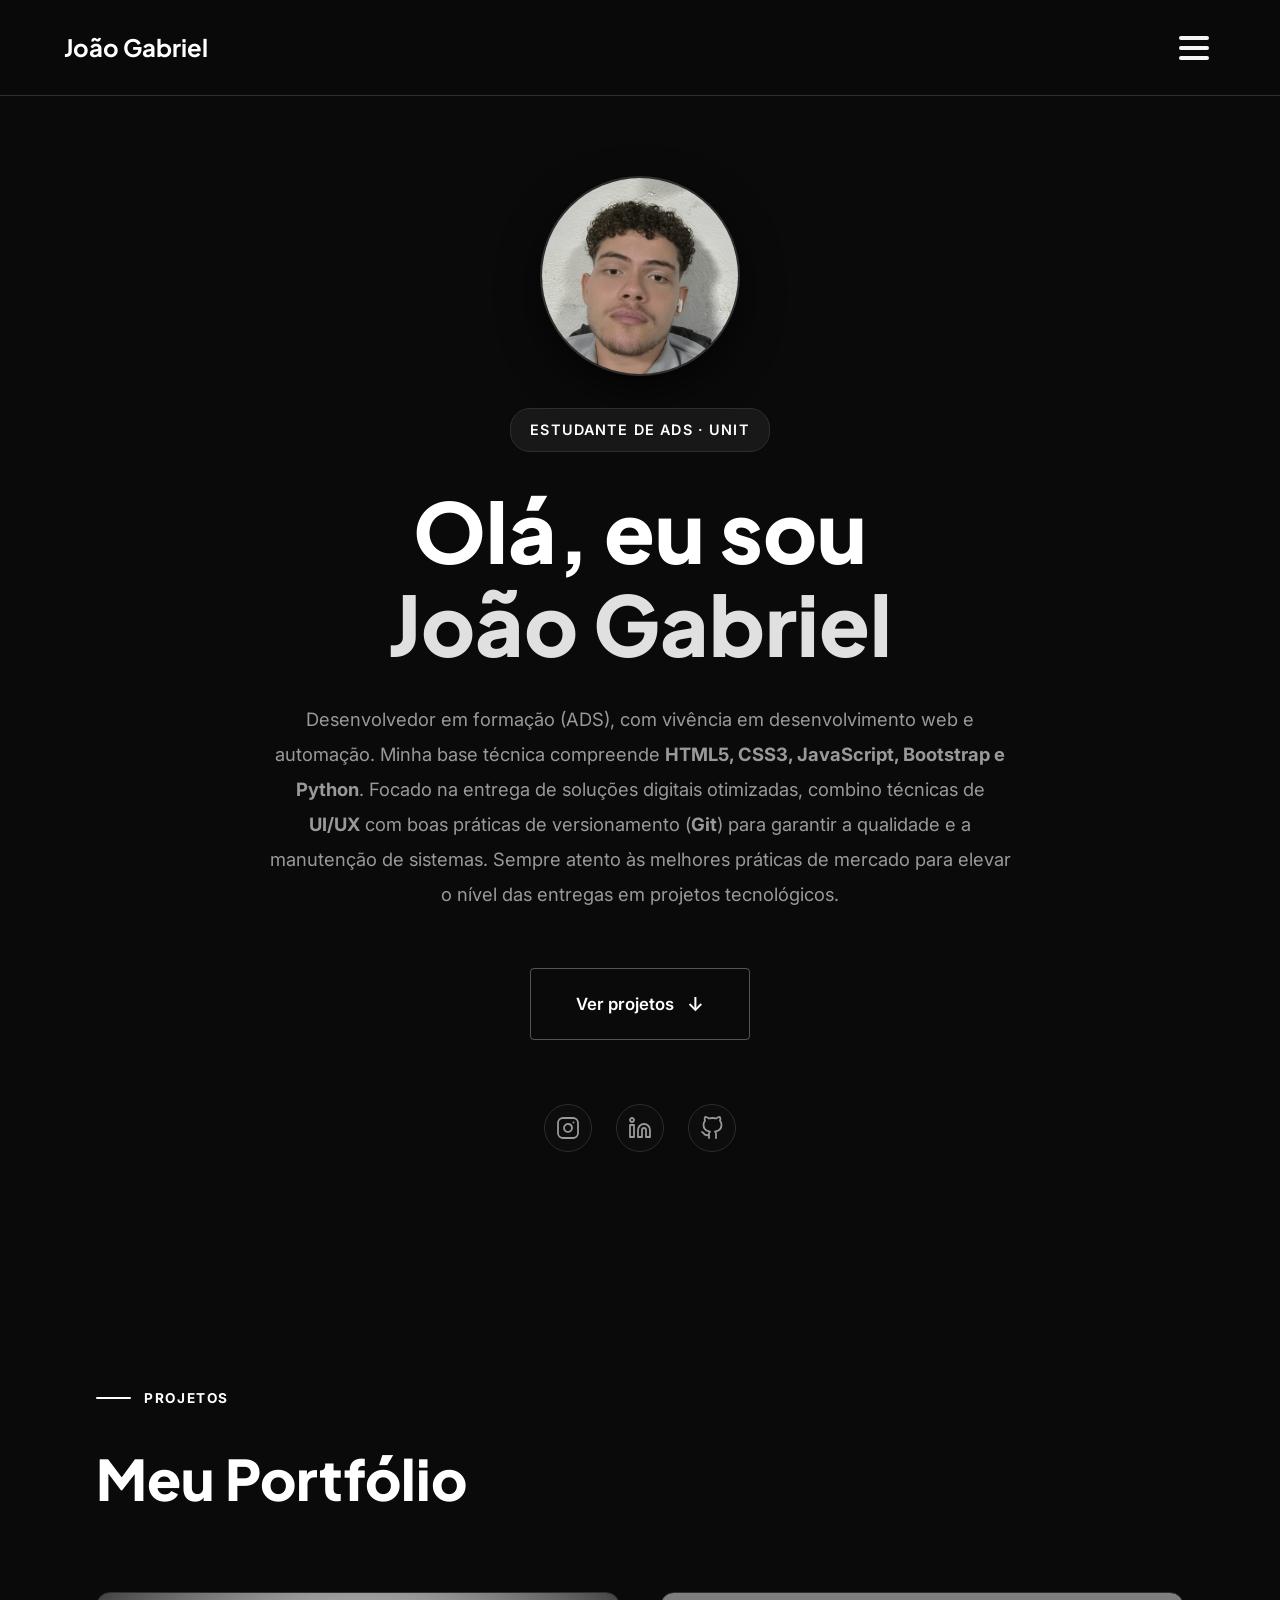
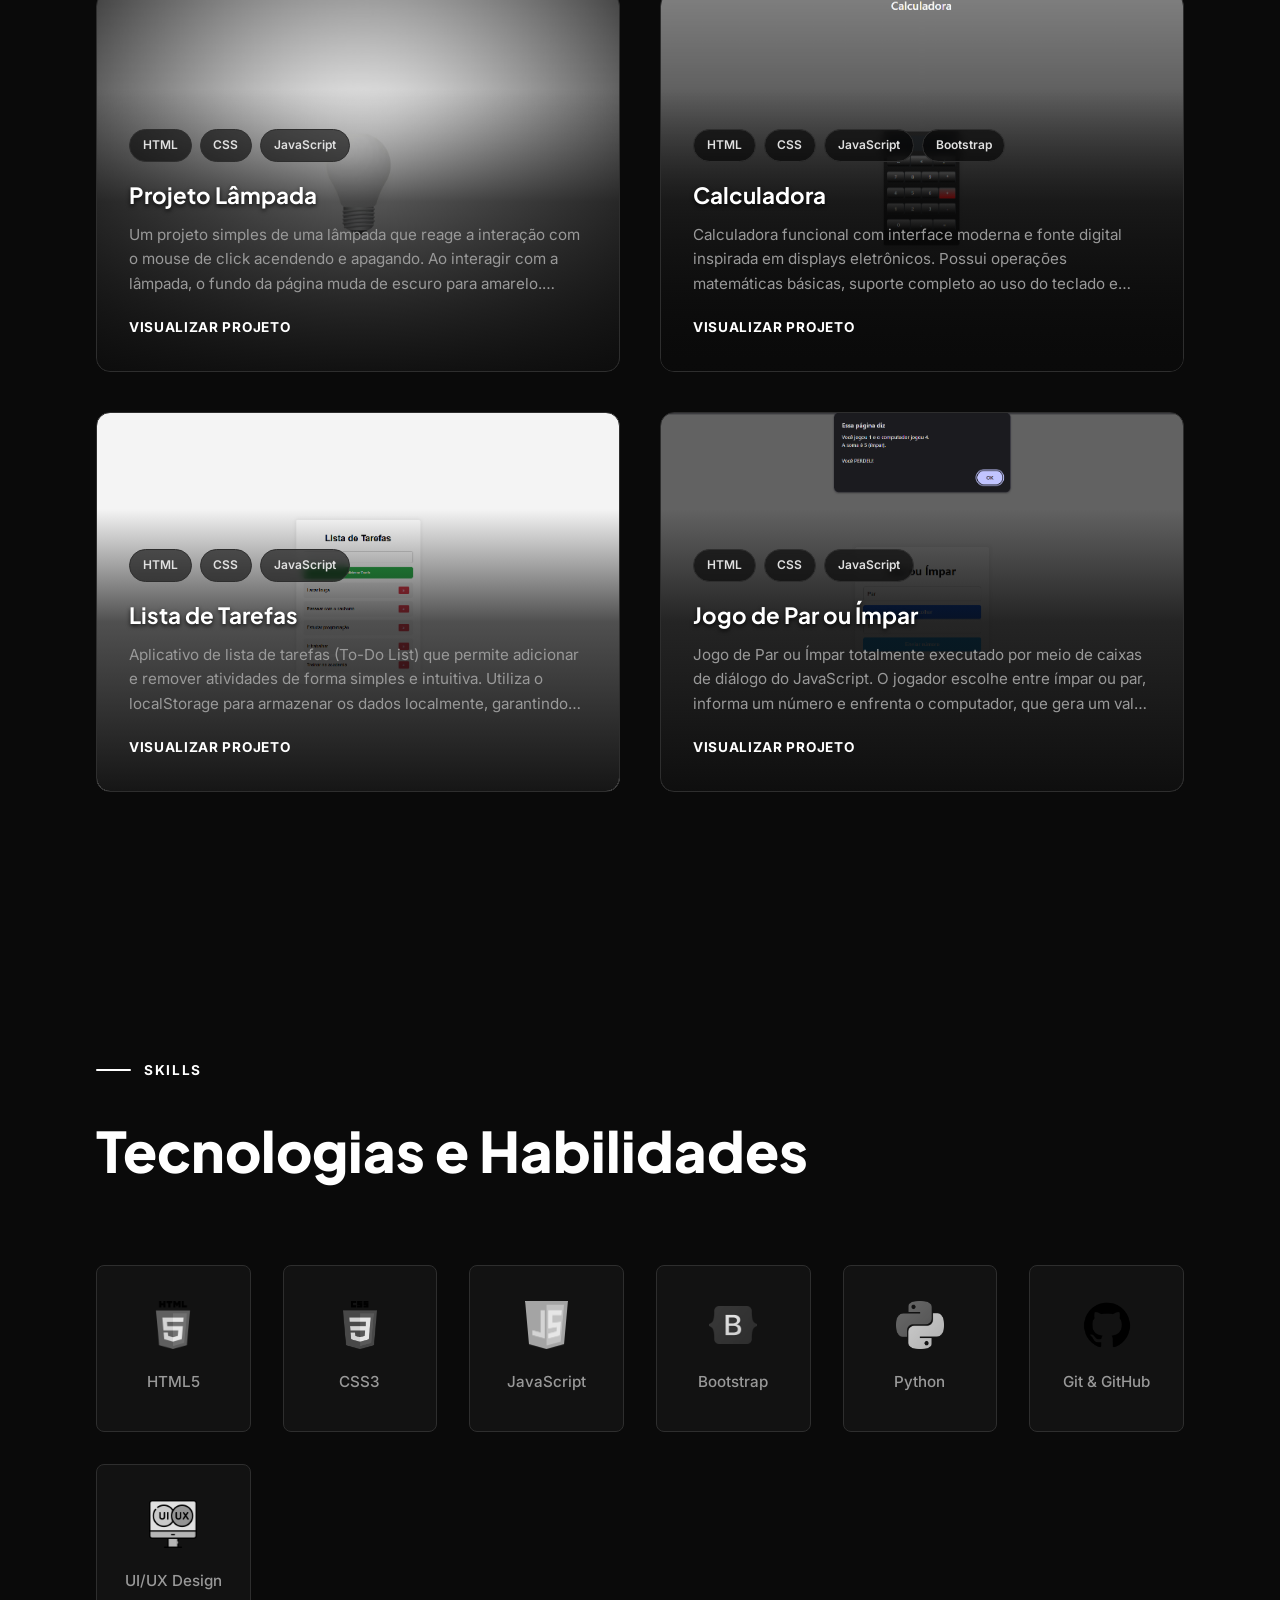
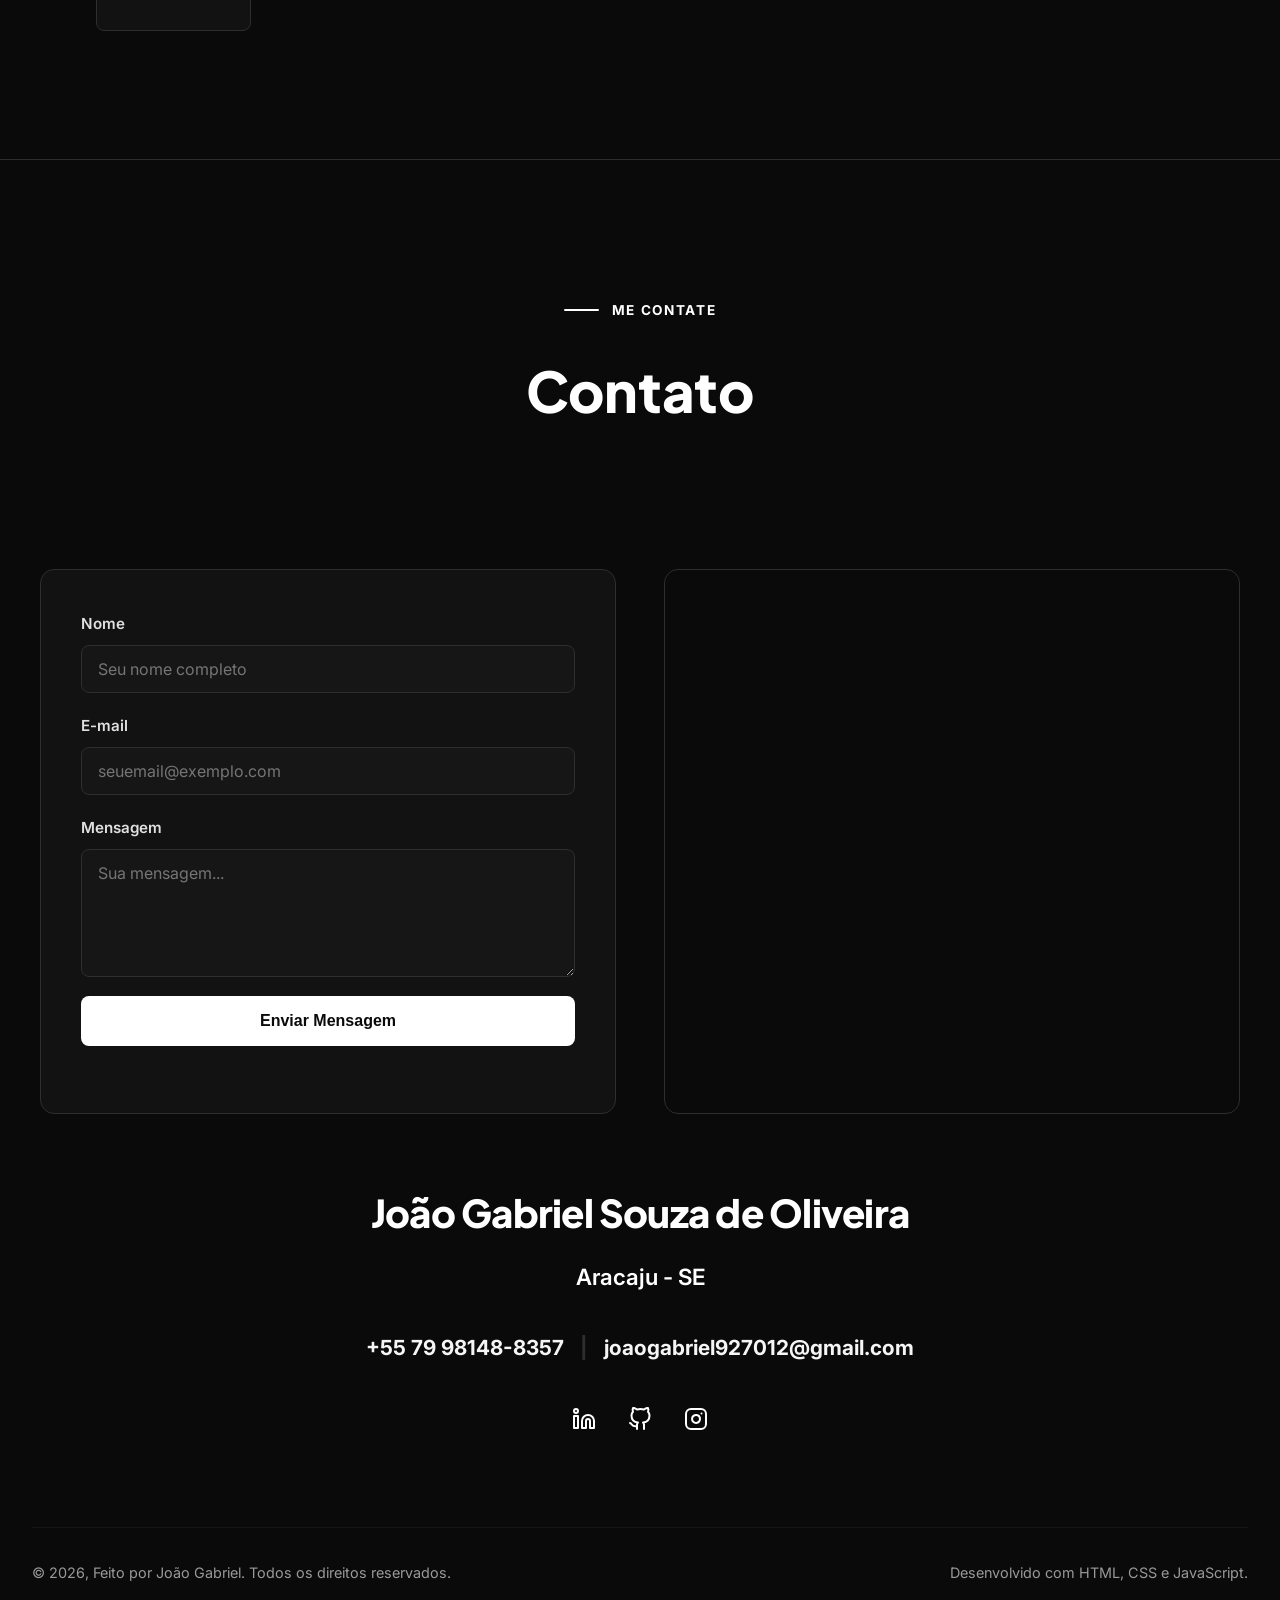
==== commit 4a8f6815: "project grid resolvido" ====
--- a/index.html
+++ b/index.html
@@ -142,42 +142,13 @@
     <p class="section-label">Skills</p>
     <h2 class="section-title">Tecnologias e Habilidades</h2>
     <div class="skills-grid">
-
-      <div class="skill-card">
-        <img src="images/html5.png" alt="HTML5">
-        <span class="skill-card-name">HTML5</span>
-      </div>
-
-      <div class="skill-card">
-        <img src="images/css3.png" alt="CSS3">
-        <span class="skill-card-name">CSS3</span>
-      </div>
-
-      <div class="skill-card">
-        <img src="images/js.png" alt="JavaScript">
-        <span class="skill-card-name">JavaScript</span>
-      </div>
-
-      <div class="skill-card">
-        <img src="images/bootstrap.png" alt="Bootstrap">
-        <span class="skill-card-name">Bootstrap</span>
-      </div>
-
-      <div class="skill-card">
-        <img src="images/python.png" alt="Python">
-        <span class="skill-card-name">Python</span>
-      </div>
-
-      <div class="skill-card">
-        <img src="images/github.png" alt="Git & GitHub">
-        <span class="skill-card-name">Git & GitHub</span>
-      </div>
-
-      <div class="skill-card">
-        <img src="images/uiuxdesign.png" alt="UI/UX Design">
-        <span class="skill-card-name">UI/UX Design</span>
-      </div>
-
+      <div class="skill-card"><img src="images/html5.png" alt="HTML5"><span class="skill-card-name">HTML5</span></div>
+      <div class="skill-card"><img src="images/css3.png" alt="CSS3"><span class="skill-card-name">CSS3</span></div>
+      <div class="skill-card"><img src="images/js.png" alt="JavaScript"><span class="skill-card-name">JavaScript</span></div>
+      <div class="skill-card"><img src="images/bootstrap.png" alt="Bootstrap"><span class="skill-card-name">Bootstrap</span></div>
+      <div class="skill-card"><img src="images/python.png" alt="Python"><span class="skill-card-name">Python</span></div>
+      <div class="skill-card"><img src="images/github.png" alt="Git & GitHub"><span class="skill-card-name">Git & GitHub</span></div>
+      <div class="skill-card"><img src="images/uiuxdesign.png" alt="UI/UX Design"><span class="skill-card-name">UI/UX Design</span></div>
     </div>
   </section>
 
@@ -207,7 +178,7 @@
 
       <div class="contact-map">
         <iframe 
-          src="https://www.google.com/maps/embed?pb=!1m18!1m12!1m13!1m3!1d125345.92484968858!2d-37.140733560275815!3d-10.959223709675276!2m3!1f0!2f0!3f0!3m2!1i1024!2i768!4f13.1!3m3!1m2!1s0x71ab30f4ecaa9db%3A0xc348b6e6807f79c2!2sAracaju%20-%20SE!5e0!3m2!1spt-BR!2sbr!4v1718012345678!5m2!1spt-BR!2sbr" 
+          src="https://www.google.com/maps/embed?pb=!1m18!1m12!1m3!1d250651.79340748113!2d-37.1013934!3d-11.00600785!2m3!1f0!2f0!3f0!3m2!1i1024!2i768!4f13.1!3m3!1m2!1s0x71ab04015be27cd%3A0x804434fd92ec3b36!2sAracaju%2C%20SE!5e0!3m2!1spt-PT!2sbr!4v1781156967902!5m2!1spt-PT!2sbr" 
           width="100%" 
           height="100%" 
           style="border:0;" 
--- a/styles.css
+++ b/styles.css
@@ -103,7 +103,7 @@
   align-items: center;
   justify-content: center;
   text-align: center;
-  padding: 11rem 2rem 6rem;
+  padding: 11rem 4rem 6rem;
   position: relative;
   z-index: 1;
   background: var(--bg);
@@ -289,11 +289,11 @@
 }
 
 /* ============================================================
-   PORTFÓLIO / #portfolio
+   PORTFÓLIO / #portfolio (Forçado estritamente a 2 colunas fixas)
    ============================================================ */
 .portfolio-grid {
   display: grid;
-  grid-template-columns: repeat(auto-fit, minmax(300px, 1fr));
+  grid-template-columns: 1fr 1fr; /* Mantém exatamente 2 cards por linha no Desktop */
   gap: 2.5rem;
 }
 
@@ -393,7 +393,7 @@
    ============================================================ */
 .skills-grid {
   display: grid;
-  grid-template-columns: repeat(auto-fit, minmax(130px, 1fr));
+  grid-template-columns: repeat(auto-fill, minmax(130px, 1fr));
   gap: 2rem;
   width: 100%;
   max-width: 1200px;
@@ -742,7 +742,7 @@
 }
 
 /* ============================================================
-   MEDIA QUERIES DE AJUSTE ADICIONAL
+   RESPONSIVIDADE (Media Queries com quebra controlada para 1 coluna)
    ============================================================ */
 @media (max-width: 1024px) {
   section:not(#sobre) {
@@ -753,6 +753,9 @@
 @media (max-width: 900px) {
   nav {
     padding: 1.2rem 2rem;
+  }
+  .portfolio-grid {
+    grid-template-columns: 1fr; /* Quebra para 1 coluna em Tablets e Celulares, impedindo esmagamento */
   }
   .sidebar {
     top: 4.8rem;
